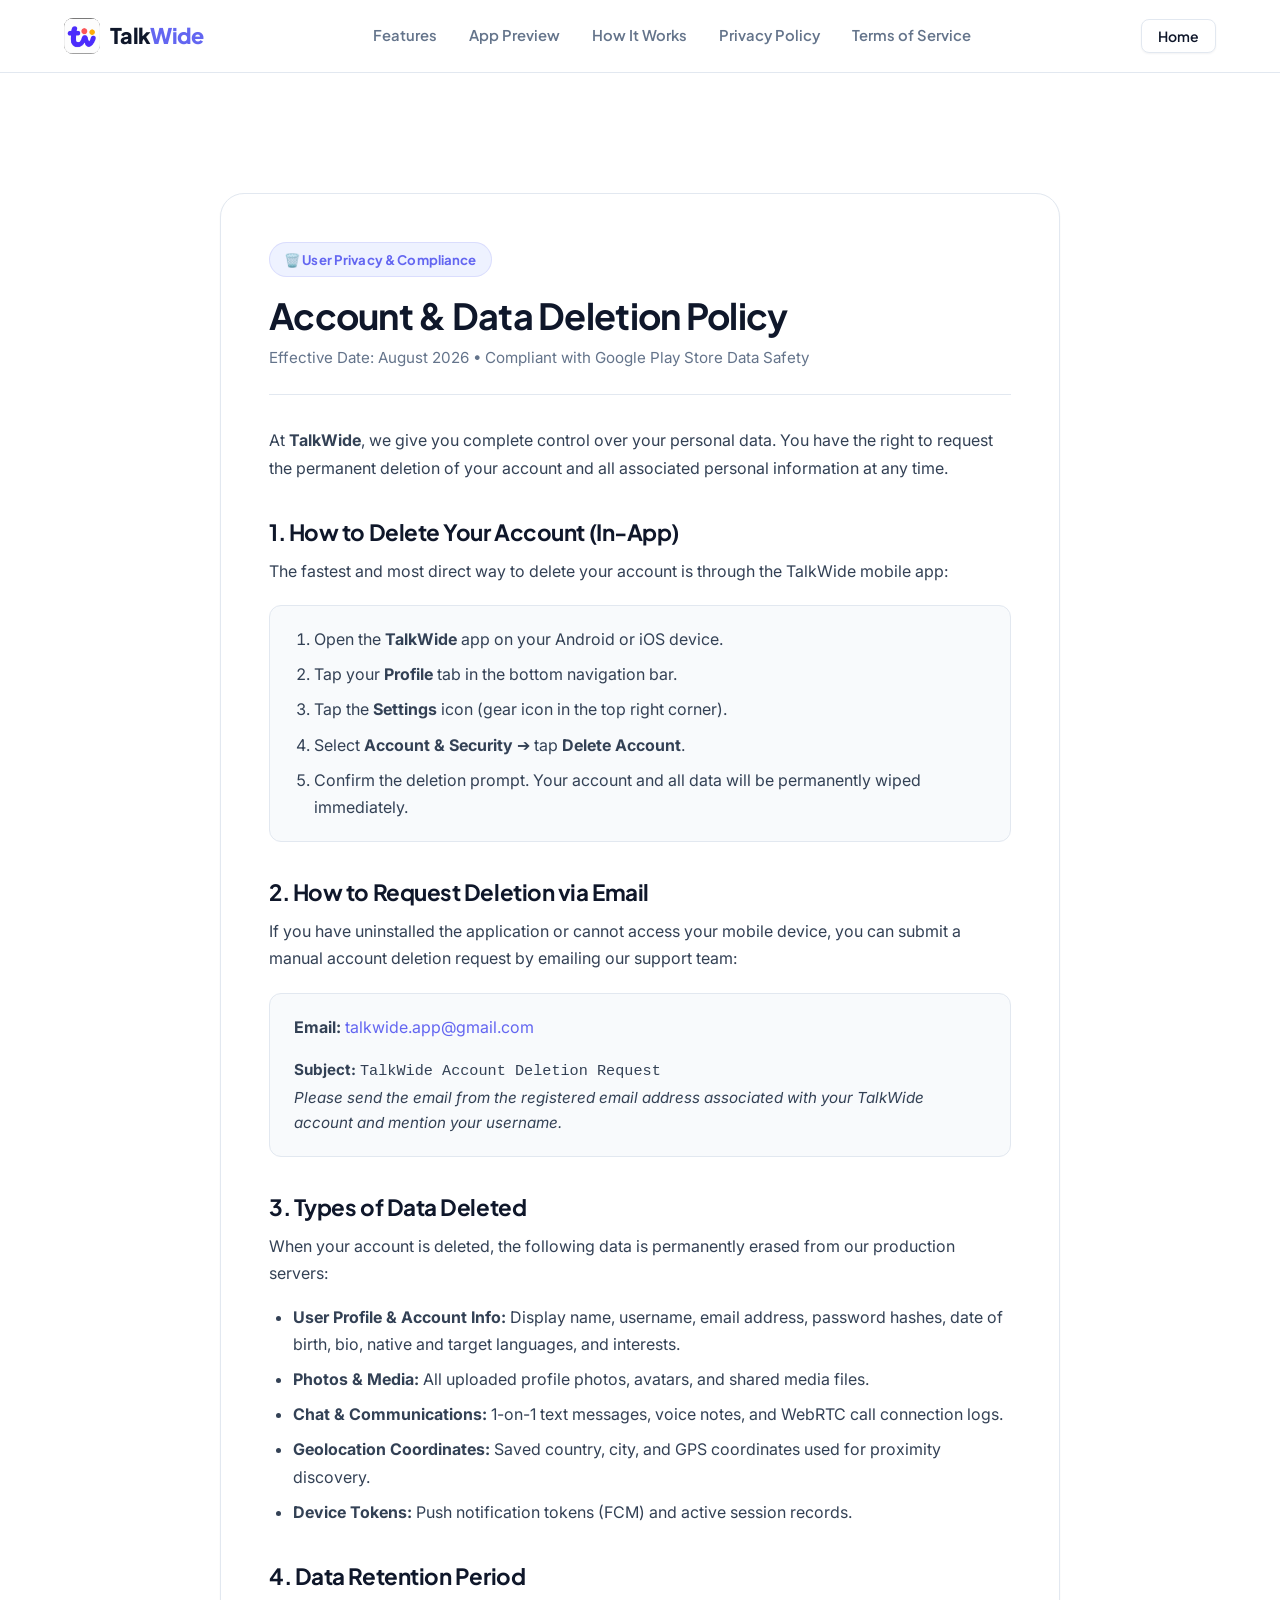
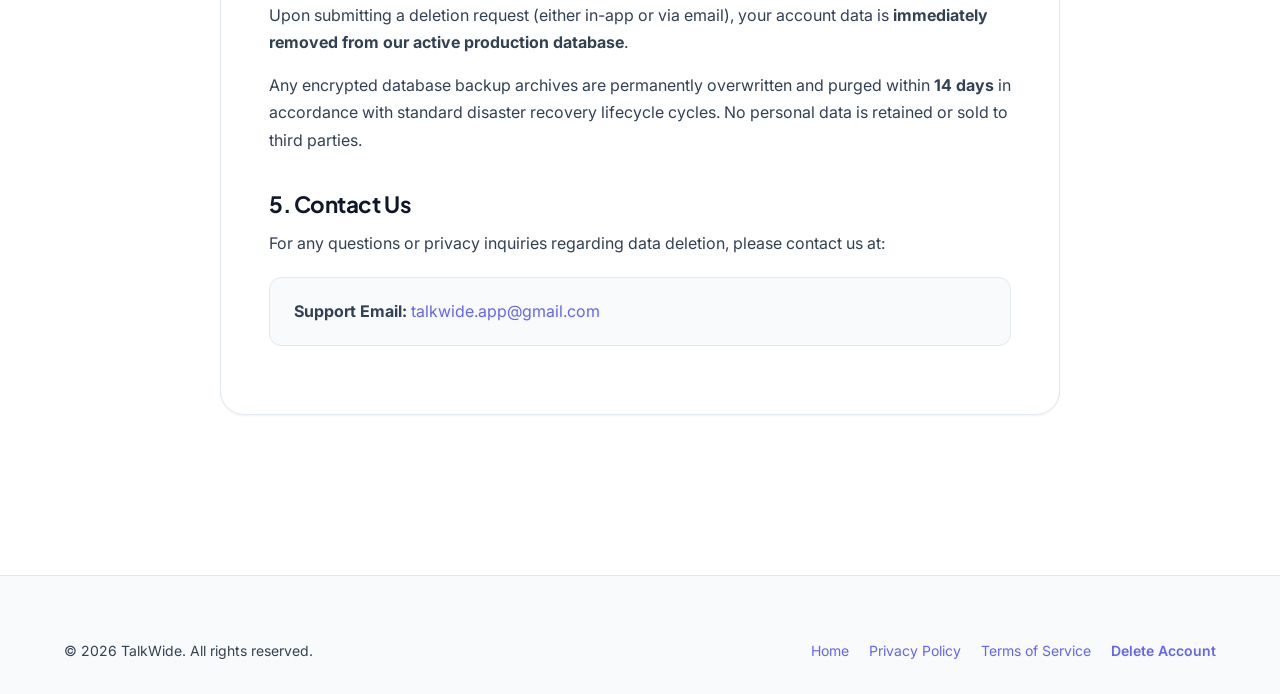
==== delete-account.html @ fa005a4e "Add account deletion policy page and update legal links" ====
<!DOCTYPE html>
<html lang="en">
<head>
  <meta charset="UTF-8">
  <meta name="viewport" content="width=device-width, initial-scale=1.0">
  
  <title>Account & Data Deletion — TalkWide Language Exchange</title>
  <meta name="title" content="Account & Data Deletion — TalkWide Language Exchange">
  <meta name="description" content="Learn how to permanently delete your TalkWide account and all associated personal data in-app or via email request.">
  <meta name="robots" content="index, follow">
  <link rel="canonical" href="https://talkwide.app/delete-account.html">

  <!-- Favicon -->
  <link rel="icon" type="image/png" href="assets/images/app_logo.png">

  <!-- Fonts: Plus Jakarta Sans & Inter -->
  <link rel="preconnect" href="https://fonts.googleapis.com">
  <link rel="preconnect" href="https://fonts.gstatic.com" crossorigin>
  <link href="https://fonts.googleapis.com/css2?family=Plus+Jakarta+Sans:wght@500;600;700;800;900&family=Inter:wght@400;500;600;700&display=swap" rel="stylesheet">

  <link rel="stylesheet" href="css/styles.css">
</head>
<body>

  <!-- Navbar -->
  <header class="navbar">
    <div class="container nav-container">
      <a href="index.html" class="brand-logo" aria-label="TalkWide Home">
        <img src="assets/images/app_logo.png" alt="TalkWide Logo" width="36" height="36">
        <span>Talk<span class="brand-highlight">Wide</span></span>
      </a>

      <nav>
        <ul class="nav-links">
          <li><a href="index.html#features">Features</a></li>
          <li><a href="index.html#demo">App Preview</a></li>
          <li><a href="index.html#how-it-works">How It Works</a></li>
          <li><a href="privacy.html">Privacy Policy</a></li>
          <li><a href="terms.html">Terms of Service</a></li>
        </ul>
      </nav>

      <div class="nav-actions">
        <a href="index.html" class="btn btn-secondary btn-sm">Home</a>
      </div>
    </div>
  </header>

  <main class="section">
    <div class="container">
      <div class="legal-container">
        <div class="legal-header">
          <div class="badge-pill">
            <span>🗑️ User Privacy & Compliance</span>
          </div>
          <h1>Account & Data Deletion Policy</h1>
          <p>Effective Date: August 2026 • Compliant with Google Play Store Data Safety</p>
        </div>

        <div class="legal-body">
          <p class="lead">
            At <strong>TalkWide</strong>, we give you complete control over your personal data. You have the right to request the permanent deletion of your account and all associated personal information at any time.
          </p>

          <h2>1. How to Delete Your Account (In-App)</h2>
          <p>The fastest and most direct way to delete your account is through the TalkWide mobile app:</p>
          <div class="legal-card-box">
            <ol style="padding-left: 20px; margin-bottom: 0;">
              <li style="margin-bottom: 8px;">Open the <strong>TalkWide</strong> app on your Android or iOS device.</li>
              <li style="margin-bottom: 8px;">Tap your <strong>Profile</strong> tab in the bottom navigation bar.</li>
              <li style="margin-bottom: 8px;">Tap the <strong>Settings</strong> icon (gear icon in the top right corner).</li>
              <li style="margin-bottom: 8px;">Select <strong>Account & Security</strong> ➔ tap <strong>Delete Account</strong>.</li>
              <li style="margin-bottom: 0;">Confirm the deletion prompt. Your account and all data will be permanently wiped immediately.</li>
            </ol>
          </div>

          <h2>2. How to Request Deletion via Email</h2>
          <p>
            If you have uninstalled the application or cannot access your mobile device, you can submit a manual account deletion request by emailing our support team:
          </p>
          <div class="legal-card-box">
            <p><strong>Email:</strong> <a href="mailto:talkwide.app@gmail.com?subject=TalkWide Account Deletion Request">talkwide.app@gmail.com</a></p>
            <p style="margin-bottom: 0; font-size: 0.95rem;">
              <strong>Subject:</strong> <code>TalkWide Account Deletion Request</code><br>
              <em>Please send the email from the registered email address associated with your TalkWide account and mention your username.</em>
            </p>
          </div>

          <h2>3. Types of Data Deleted</h2>
          <p>When your account is deleted, the following data is permanently erased from our production servers:</p>
          <ul>
            <li><strong>User Profile & Account Info:</strong> Display name, username, email address, password hashes, date of birth, bio, native and target languages, and interests.</li>
            <li><strong>Photos & Media:</strong> All uploaded profile photos, avatars, and shared media files.</li>
            <li><strong>Chat & Communications:</strong> 1-on-1 text messages, voice notes, and WebRTC call connection logs.</li>
            <li><strong>Geolocation Coordinates:</strong> Saved country, city, and GPS coordinates used for proximity discovery.</li>
            <li><strong>Device Tokens:</strong> Push notification tokens (FCM) and active session records.</li>
          </ul>

          <h2>4. Data Retention Period</h2>
          <p>
            Upon submitting a deletion request (either in-app or via email), your account data is <strong>immediately removed from our active production database</strong>. 
          </p>
          <p>
            Any encrypted database backup archives are permanently overwritten and purged within <strong>14 days</strong> in accordance with standard disaster recovery lifecycle cycles. No personal data is retained or sold to third parties.
          </p>

          <h2>5. Contact Us</h2>
          <p>For any questions or privacy inquiries regarding data deletion, please contact us at:</p>
          <div class="legal-card-box">
            <p style="margin-bottom: 0;">
              <strong>Support Email:</strong> <a href="mailto:talkwide.app@gmail.com">talkwide.app@gmail.com</a>
            </p>
          </div>
        </div>
      </div>
    </div>
  </main>

  <footer class="footer">
    <div class="container">
      <div class="footer-bottom" style="border-top:none; padding-top:0;">
        <p>&copy; <span class="current-year">2026</span> TalkWide. All rights reserved.</p>
        <div style="display:flex; gap:20px; flex-wrap: wrap;">
          <a href="index.html">Home</a>
          <a href="privacy.html">Privacy Policy</a>
          <a href="terms.html">Terms of Service</a>
          <a href="delete-account.html" style="color:var(--primary); font-weight:600;">Delete Account</a>
        </div>
      </div>
    </div>
  </footer>

  <script src="js/main.js"></script>
</body>
</html>
---- css/styles.css ----
/* ==========================================================================
   TalkWide — Modern, Clean & Authentic Light Mode Stylesheet
   ========================================================================== */

:root {
  /* Brand Palette */
  --primary: #6366F1;
  --primary-hover: #4F46E5;
  --primary-light: #EEF2FF;
  --primary-glow: rgba(99, 102, 241, 0.15);

  --accent-purple: #7C3AED;
  --accent-coral: #F97316;
  --accent-coral-light: #FFF7ED;
  --accent-green: #10B981;
  --accent-green-light: #ECFDF5;
  --accent-blue: #0284C7;
  --accent-blue-light: #F0F9FF;

  /* Surfaces & Backgrounds (Pure Light Mode) */
  --bg-body: #FFFFFF;
  --bg-subtle: #F8FAFC;
  --bg-card: #FFFFFF;
  --bg-elevated: #F1F5F9;

  /* Typography Colors */
  --text-main: #0F172A;
  --text-body: #334155;
  --text-muted: #64748B;
  --text-inverse: #FFFFFF;

  /* Borders & Dividers */
  --border-light: #E2E8F0;
  --border-subtle: #F1F5F9;
  --border-focus: #818CF8;

  /* Shadows */
  --shadow-sm: 0 1px 2px 0 rgba(15, 23, 42, 0.05);
  --shadow-md: 0 4px 12px -1px rgba(15, 23, 42, 0.07), 0 2px 4px -1px rgba(15, 23, 42, 0.04);
  --shadow-lg: 0 12px 30px -4px rgba(15, 23, 42, 0.08), 0 4px 10px -2px rgba(15, 23, 42, 0.03);
  --shadow-xl: 0 20px 40px -6px rgba(15, 23, 42, 0.12), 0 8px 16px -4px rgba(15, 23, 42, 0.04);

  /* Radii */
  --radius-sm: 8px;
  --radius-md: 12px;
  --radius-lg: 18px;
  --radius-xl: 24px;
  --radius-full: 9999px;

  /* Typography */
  --font-heading: 'Plus Jakarta Sans', -apple-system, BlinkMacSystemFont, 'Segoe UI', Roboto, sans-serif;
  --font-body: 'Inter', -apple-system, BlinkMacSystemFont, 'Segoe UI', Roboto, sans-serif;

  /* Transitions */
  --transition: all 0.2s cubic-bezier(0.16, 1, 0.3, 1);
}

/* Reset & Box Sizing */
*, *::before, *::after {
  box-sizing: border-box;
  margin: 0;
  padding: 0;
}

html {
  scroll-behavior: smooth;
  font-size: 16px;
  -webkit-text-size-adjust: 100%;
}

body {
  font-family: var(--font-body);
  background-color: var(--bg-body);
  color: var(--text-body);
  line-height: 1.6;
  font-weight: 400;
  overflow-x: hidden;
  -webkit-font-smoothing: antialiased;
  -moz-osx-font-smoothing: grayscale;
}

/* Typography Base */
h1, h2, h3, h4, h5, h6 {
  font-family: var(--font-heading);
  color: var(--text-main);
  font-weight: 700;
  line-height: 1.25;
  letter-spacing: -0.02em;
}

p {
  color: var(--text-body);
}

a {
  color: var(--primary);
  text-decoration: none;
  transition: var(--transition);
}

a:hover {
  color: var(--primary-hover);
}

img {
  max-width: 100%;
  height: auto;
  display: block;
}

/* Container */
.container {
  width: 100%;
  max-width: 1200px;
  margin-left: auto;
  margin-right: auto;
  padding-left: 24px;
  padding-right: 24px;
}

/* Buttons */
.btn {
  display: inline-flex;
  align-items: center;
  justify-content: center;
  gap: 8px;
  padding: 12px 24px;
  font-family: var(--font-heading);
  font-size: 0.95rem;
  font-weight: 600;
  border-radius: var(--radius-md);
  border: 1px solid transparent;
  cursor: pointer;
  transition: var(--transition);
  text-align: center;
  line-height: 1.2;
}

.btn-primary {
  background-color: var(--primary);
  color: #FFFFFF !important;
  box-shadow: 0 4px 14px var(--primary-glow);
}

.btn-primary:hover {
  background-color: var(--primary-hover);
  transform: translateY(-1px);
  box-shadow: 0 6px 20px rgba(99, 102, 241, 0.25);
}

.btn-secondary {
  background-color: #FFFFFF;
  color: var(--text-main);
  border-color: var(--border-light);
  box-shadow: var(--shadow-sm);
}

.btn-secondary:hover {
  background-color: var(--bg-subtle);
  border-color: #CBD5E1;
  transform: translateY(-1px);
}

.btn-lg {
  padding: 14px 28px;
  font-size: 1.05rem;
  border-radius: var(--radius-md);
}

.btn-sm {
  padding: 8px 16px;
  font-size: 0.875rem;
  border-radius: var(--radius-sm);
}

/* Badges & Pills */
.badge-pill {
  display: inline-flex;
  align-items: center;
  gap: 6px;
  padding: 6px 14px;
  background-color: var(--primary-light);
  color: var(--primary);
  border-radius: var(--radius-full);
  font-family: var(--font-heading);
  font-size: 0.825rem;
  font-weight: 700;
  letter-spacing: 0.01em;
  margin-bottom: 16px;
  border: 1px solid rgba(99, 102, 241, 0.15);
}

.badge-pill.coral {
  background-color: var(--accent-coral-light);
  color: var(--accent-coral);
  border-color: rgba(249, 115, 22, 0.2);
}

.badge-pill.green {
  background-color: var(--accent-green-light);
  color: var(--accent-green);
  border-color: rgba(16, 185, 129, 0.2);
}

/* Sticky Navbar */
.navbar {
  position: sticky;
  top: 0;
  z-index: 1000;
  background-color: rgba(255, 255, 255, 0.92);
  backdrop-filter: blur(12px);
  -webkit-backdrop-filter: blur(12px);
  border-bottom: 1px solid var(--border-light);
  transition: var(--transition);
}

.nav-container {
  display: flex;
  align-items: center;
  justify-content: space-between;
  height: 72px;
}

.brand-logo {
  display: flex;
  align-items: center;
  gap: 10px;
  text-decoration: none;
}

.brand-logo img {
  width: 36px;
  height: 36px;
  border-radius: 9px;
}

.brand-logo span {
  font-family: var(--font-heading);
  font-size: 1.35rem;
  font-weight: 800;
  color: var(--text-main);
  letter-spacing: -0.03em;
}

.brand-logo .brand-highlight {
  color: var(--primary);
}

.nav-links {
  display: flex;
  align-items: center;
  gap: 32px;
  list-style: none;
}

.nav-links a {
  font-family: var(--font-heading);
  font-size: 0.925rem;
  font-weight: 600;
  color: var(--text-muted);
}

.nav-links a:hover,
.nav-links a.active {
  color: var(--primary);
}

.nav-actions {
  display: flex;
  align-items: center;
  gap: 16px;
}

/* Mobile Nav Toggle */
.mobile-menu-btn {
  display: none;
  flex-direction: column;
  justify-content: center;
  gap: 5px;
  width: 40px;
  height: 40px;
  background: transparent;
  border: 1px solid var(--border-light);
  border-radius: var(--radius-sm);
  cursor: pointer;
  padding: 8px;
}

.mobile-menu-btn span {
  display: block;
  height: 2px;
  width: 100%;
  background-color: var(--text-main);
  border-radius: 2px;
  transition: var(--transition);
}

.mobile-nav {
  display: none;
  position: absolute;
  top: 72px;
  left: 0;
  right: 0;
  background: #FFFFFF;
  border-bottom: 1px solid var(--border-light);
  box-shadow: var(--shadow-lg);
  padding: 24px;
  flex-direction: column;
  gap: 16px;
}

.mobile-nav.active {
  display: flex;
}

.mobile-nav-links {
  list-style: none;
  display: flex;
  flex-direction: column;
  gap: 14px;
}

.mobile-nav-links a {
  font-family: var(--font-heading);
  font-size: 1.05rem;
  font-weight: 600;
  color: var(--text-main);
}

/* Section Wrapper */
.section {
  padding: 80px 0;
}

.section-subtle {
  background-color: var(--bg-subtle);
  border-top: 1px solid var(--border-light);
  border-bottom: 1px solid var(--border-light);
}

.section-header {
  text-align: center;
  max-width: 680px;
  margin: 0 auto 56px auto;
}

.section-title {
  font-size: 2.25rem;
  font-weight: 800;
  margin-bottom: 16px;
}

.section-desc {
  font-size: 1.075rem;
  color: var(--text-muted);
  line-height: 1.6;
}

/* ==========================================================================
   Hero Section
   ========================================================================== */
.hero-section {
  padding: 64px 0 80px 0;
  background: linear-gradient(180deg, #FFFFFF 0%, #F8FAFC 100%);
  border-bottom: 1px solid var(--border-light);
}

.hero-grid {
  display: grid;
  grid-template-columns: 1.15fr 0.85fr;
  gap: 56px;
  align-items: center;
}

.hero-content {
  text-align: left;
}

.hero-title {
  font-size: 3.25rem;
  font-weight: 900;
  line-height: 1.15;
  margin-bottom: 20px;
  letter-spacing: -0.03em;
}

.hero-title span {
  color: var(--primary);
}

.hero-subtitle {
  font-size: 1.15rem;
  color: var(--text-body);
  line-height: 1.65;
  margin-bottom: 32px;
  max-width: 540px;
}

.hero-ctas {
  display: flex;
  align-items: center;
  gap: 16px;
  margin-bottom: 36px;
  flex-wrap: wrap;
}

.hero-trust-row {
  display: flex;
  align-items: center;
  gap: 24px;
  padding-top: 24px;
  border-top: 1px solid var(--border-light);
  flex-wrap: wrap;
}

.trust-item {
  display: flex;
  align-items: center;
  gap: 8px;
  font-size: 0.9rem;
  font-weight: 600;
  color: var(--text-muted);
}

.trust-item svg {
  color: var(--accent-green);
  flex-shrink: 0;
}

/* Authentic Hero Image Showcase */
.hero-image-wrapper {
  position: relative;
  display: flex;
  justify-content: center;
  align-items: center;
  width: 100%;
}

.hero-main-img {
  width: 100%;
  max-width: 480px;
  height: 440px;
  object-fit: cover;
  border-radius: var(--radius-xl);
  box-shadow: var(--shadow-xl);
  border: 1px solid var(--border-light);
}

.hero-floating-card {
  position: absolute;
  background: rgba(255, 255, 255, 0.98);
  backdrop-filter: blur(10px);
  -webkit-backdrop-filter: blur(10px);
  padding: 12px 18px;
  border-radius: var(--radius-lg);
  border: 1px solid var(--border-light);
  box-shadow: var(--shadow-lg);
  display: flex;
  align-items: center;
  gap: 12px;
  z-index: 2;
  transition: var(--transition);
}

.hero-floating-card:hover {
  transform: translateY(-2px);
  box-shadow: var(--shadow-xl);
}

.hero-floating-card.card-top {
  top: 20px;
  left: -24px;
}

.hero-floating-card.card-bottom {
  bottom: 24px;
  right: -24px;
}

.floating-icon {
  width: 40px;
  height: 40px;
  border-radius: var(--radius-md);
  display: flex;
  align-items: center;
  justify-content: center;
  flex-shrink: 0;
}

.floating-icon.green {
  background: var(--accent-green-light);
  color: var(--accent-green);
}

.floating-icon.purple {
  background: var(--primary-light);
  color: var(--primary);
}

.floating-text {
  display: flex;
  flex-direction: column;
  text-align: left;
}

.floating-label {
  font-size: 0.8rem;
  font-weight: 600;
  color: var(--text-muted);
}

.floating-value {
  font-size: 0.925rem;
  font-weight: 700;
  color: var(--text-main);
}

@media (max-width: 1024px) {
  .hero-floating-card.card-top {
    left: 0;
    top: 10px;
  }
  .hero-floating-card.card-bottom {
    right: 0;
    bottom: 10px;
  }
}

@media (max-width: 640px) {
  .hero-floating-card {
    display: none;
  }
  .hero-main-img {
    height: 320px;
  }
}

/* ==========================================================================
   Features Grid Section
   ========================================================================== */
.features-grid {
  display: grid;
  grid-template-columns: repeat(3, 1fr);
  gap: 28px;
}

.feature-card {
  background: #FFFFFF;
  border: 1px solid var(--border-light);
  border-radius: var(--radius-lg);
  padding: 32px 28px;
  box-shadow: var(--shadow-sm);
  transition: var(--transition);
  display: flex;
  flex-direction: column;
}

.feature-card:hover {
  transform: translateY(-3px);
  box-shadow: var(--shadow-md);
  border-color: #CBD5E1;
}

.feature-icon {
  width: 48px;
  height: 48px;
  border-radius: var(--radius-md);
  display: flex;
  align-items: center;
  justify-content: center;
  margin-bottom: 20px;
}

.feature-icon.purple { background-color: var(--primary-light); color: var(--primary); }
.feature-icon.coral { background-color: var(--accent-coral-light); color: var(--accent-coral); }
.feature-icon.green { background-color: var(--accent-green-light); color: var(--accent-green); }
.feature-icon.blue { background-color: var(--accent-blue-light); color: var(--accent-blue); }

.feature-card h3 {
  font-size: 1.25rem;
  font-weight: 700;
  margin-bottom: 10px;
}

.feature-card p {
  font-size: 0.95rem;
  color: var(--text-muted);
  line-height: 1.6;
}

/* ==========================================================================
   Interactive App Tour / Tabbed Section
   ========================================================================== */
.tour-container {
  background: #FFFFFF;
  border: 1px solid var(--border-light);
  border-radius: var(--radius-xl);
  box-shadow: var(--shadow-md);
  overflow: hidden;
}

.tour-tabs-nav {
  display: flex;
  border-bottom: 1px solid var(--border-light);
  background: var(--bg-subtle);
}

.tour-tab-btn {
  flex: 1;
  padding: 18px 24px;
  background: transparent;
  border: none;
  border-bottom: 3px solid transparent;
  font-family: var(--font-heading);
  font-size: 1rem;
  font-weight: 700;
  color: var(--text-muted);
  cursor: pointer;
  transition: var(--transition);
  display: flex;
  align-items: center;
  justify-content: center;
  gap: 8px;
}

.tour-tab-btn.active {
  color: var(--primary);
  background: #FFFFFF;
  border-bottom-color: var(--primary);
}

.tour-tab-btn:hover:not(.active) {
  color: var(--text-main);
  background: rgba(255, 255, 255, 0.6);
}

.tour-tab-panel {
  display: none;
  padding: 48px;
  grid-template-columns: 1fr 1fr;
  gap: 48px;
  align-items: center;
}

.tour-tab-panel.active {
  display: grid;
}

.tour-info h3 {
  font-size: 1.75rem;
  font-weight: 800;
  margin-bottom: 14px;
}

.tour-info p {
  font-size: 1.05rem;
  color: var(--text-muted);
  margin-bottom: 24px;
  line-height: 1.65;
}

.tour-checklist {
  list-style: none;
  display: flex;
  flex-direction: column;
  gap: 12px;
}

.tour-checklist li {
  display: flex;
  align-items: flex-start;
  gap: 10px;
  font-size: 0.95rem;
  font-weight: 500;
  color: var(--text-main);
}

.tour-checklist svg {
  color: var(--accent-green);
  flex-shrink: 0;
  margin-top: 2px;
}

.tour-image {
  background: var(--bg-subtle);
  border-radius: var(--radius-lg);
  border: 1px solid var(--border-light);
  overflow: hidden;
  box-shadow: var(--shadow-sm);
}

.tour-image img {
  width: 100%;
  height: 380px;
  object-fit: cover;
}

/* ==========================================================================
   How It Works Steps
   ========================================================================== */
.steps-grid {
  display: grid;
  grid-template-columns: repeat(3, 1fr);
  gap: 32px;
  position: relative;
}

.step-card {
  background: #FFFFFF;
  border: 1px solid var(--border-light);
  border-radius: var(--radius-lg);
  padding: 36px 28px;
  position: relative;
}

.step-number {
  width: 40px;
  height: 40px;
  border-radius: 50%;
  background: var(--primary);
  color: #FFFFFF;
  display: flex;
  align-items: center;
  justify-content: center;
  font-family: var(--font-heading);
  font-size: 1.1rem;
  font-weight: 800;
  margin-bottom: 20px;
}

.step-card h3 {
  font-size: 1.3rem;
  font-weight: 700;
  margin-bottom: 10px;
}

.step-card p {
  font-size: 0.95rem;
  color: var(--text-muted);
  line-height: 1.6;
}

/* ==========================================================================
   Safety & Trust Section
   ========================================================================== */
.safety-box {
  background: #FFFFFF;
  border: 1px solid var(--border-light);
  border-radius: var(--radius-xl);
  padding: 48px;
  display: grid;
  grid-template-columns: 1fr 1fr;
  gap: 40px;
  align-items: center;
}

.safety-points {
  display: flex;
  flex-direction: column;
  gap: 20px;
}

.safety-item {
  display: flex;
  gap: 16px;
}

.safety-item-icon {
  width: 36px;
  height: 36px;
  border-radius: var(--radius-sm);
  background: var(--accent-green-light);
  color: var(--accent-green);
  display: flex;
  align-items: center;
  justify-content: center;
  flex-shrink: 0;
}

.safety-item h4 {
  font-size: 1.05rem;
  font-weight: 700;
  margin-bottom: 4px;
}

.safety-item p {
  font-size: 0.9rem;
  color: var(--text-muted);
}

/* ==========================================================================
   FAQ Section (Accordion)
   ========================================================================== */
.faq-list {
  max-width: 760px;
  margin: 0 auto;
  display: flex;
  flex-direction: column;
  gap: 16px;
}

.faq-item {
  background: #FFFFFF;
  border: 1px solid var(--border-light);
  border-radius: var(--radius-md);
  overflow: hidden;
  transition: var(--transition);
}

.faq-item.active {
  border-color: #CBD5E1;
  box-shadow: var(--shadow-sm);
}

.faq-question {
  width: 100%;
  padding: 20px 24px;
  background: transparent;
  border: none;
  display: flex;
  align-items: center;
  justify-content: space-between;
  gap: 16px;
  text-align: left;
  font-family: var(--font-heading);
  font-size: 1.05rem;
  font-weight: 700;
  color: var(--text-main);
  cursor: pointer;
}

.faq-icon {
  font-size: 1.25rem;
  color: var(--text-muted);
  transition: transform 0.2s ease;
}

.faq-item.active .faq-icon {
  transform: rotate(45deg);
}

.faq-answer {
  display: none;
  padding: 0 24px 20px 24px;
  font-size: 0.95rem;
  color: var(--text-body);
  line-height: 1.65;
}

.faq-item.active .faq-answer {
  display: block;
}

/* ==========================================================================
   CTA Banner Section
   ========================================================================== */
.cta-banner {
  background: linear-gradient(135deg, #4F46E5 0%, #6366F1 50%, #7C3AED 100%);
  color: #FFFFFF;
  border-radius: var(--radius-xl);
  padding: 64px 40px;
  text-align: center;
  box-shadow: var(--shadow-xl);
}

.cta-banner h2 {
  color: #FFFFFF;
  font-size: 2.5rem;
  font-weight: 900;
  margin-bottom: 16px;
}

.cta-banner p {
  color: rgba(255, 255, 255, 0.9);
  font-size: 1.15rem;
  max-width: 580px;
  margin: 0 auto 32px auto;
}

/* ==========================================================================
   Footer
   ========================================================================== */
.footer {
  background-color: var(--bg-subtle);
  border-top: 1px solid var(--border-light);
  padding: 64px 0 32px 0;
}

.footer-grid {
  display: grid;
  grid-template-columns: 2fr 1fr 1fr 1fr;
  gap: 48px;
  margin-bottom: 48px;
}

.footer-brand p {
  font-size: 0.925rem;
  color: var(--text-muted);
  margin-top: 12px;
  max-width: 320px;
}

.footer-col h4 {
  font-size: 0.95rem;
  font-weight: 700;
  color: var(--text-main);
  text-transform: uppercase;
  letter-spacing: 0.05em;
  margin-bottom: 18px;
}

.footer-col ul {
  list-style: none;
  display: flex;
  flex-direction: column;
  gap: 10px;
}

.footer-col a {
  font-size: 0.9rem;
  color: var(--text-muted);
}

.footer-col a:hover {
  color: var(--primary);
}

.footer-bottom {
  padding-top: 32px;
  border-top: 1px solid var(--border-light);
  display: flex;
  justify-content: space-between;
  align-items: center;
  font-size: 0.875rem;
  color: var(--text-muted);
  flex-wrap: wrap;
  gap: 16px;
}

/* ==========================================================================
   Early Access & Waitlist Modal (100% Fully Responsive)
   ========================================================================== */
.modal-backdrop {
  position: fixed;
  top: 0;
  left: 0;
  width: 100vw;
  height: 100vh;
  background-color: rgba(15, 23, 42, 0.65);
  backdrop-filter: blur(8px);
  -webkit-backdrop-filter: blur(8px);
  z-index: 9999;
  display: flex;
  align-items: center;
  justify-content: center;
  padding: 16px;
  opacity: 0;
  visibility: hidden;
  transition: opacity 0.25s ease, visibility 0.25s ease;
}

.modal-backdrop.active {
  opacity: 1;
  visibility: visible;
}

.modal-card {
  background: #FFFFFF;
  border-radius: var(--radius-xl);
  box-shadow: var(--shadow-xl);
  border: 1px solid var(--border-light);
  width: 100%;
  max-width: 480px;
  max-height: 90vh;
  display: flex;
  flex-direction: column;
  position: relative;
  overflow: hidden;
  transform: translateY(20px) scale(0.96);
  transition: transform 0.25s cubic-bezier(0.16, 1, 0.3, 1);
}

.modal-backdrop.active .modal-card {
  transform: translateY(0) scale(1);
}

.modal-close-btn {
  position: absolute;
  top: 16px;
  right: 16px;
  width: 36px;
  height: 36px;
  border-radius: 50%;
  background: var(--bg-subtle);
  border: 1px solid var(--border-light);
  color: var(--text-muted);
  cursor: pointer;
  display: flex;
  align-items: center;
  justify-content: center;
  font-size: 1.25rem;
  line-height: 1;
  z-index: 10;
  transition: var(--transition);
}

.modal-close-btn:hover {
  background: #E2E8F0;
  color: var(--text-main);
}

.modal-scrollable-body {
  padding: 32px 28px;
  overflow-y: auto;
  -webkit-overflow-scrolling: touch;
  max-height: calc(90vh - 40px);
}

.modal-header {
  text-align: center;
  margin-bottom: 24px;
}

.modal-header h3 {
  font-size: 1.5rem;
  font-weight: 800;
  margin-top: 8px;
  margin-bottom: 8px;
}

.modal-header p {
  font-size: 0.925rem;
  color: var(--text-muted);
  line-height: 1.5;
}

.modal-form {
  display: flex;
  flex-direction: column;
  gap: 18px;
}

.form-group {
  display: flex;
  flex-direction: column;
  gap: 6px;
  text-align: left;
}

.form-group label {
  font-size: 0.875rem;
  font-weight: 700;
  color: var(--text-main);
}

.form-input {
  width: 100%;
  padding: 12px 14px;
  background: #FFFFFF;
  border: 1.5px solid var(--border-light);
  border-radius: var(--radius-md);
  font-family: var(--font-body);
  font-size: 0.95rem;
  color: var(--text-main);
  transition: var(--transition);
}

.form-input:focus {
  outline: none;
  border-color: var(--primary);
  box-shadow: 0 0 0 3px var(--primary-glow);
}

.form-submit-wrapper {
  margin-top: 8px;
  padding-bottom: 4px;
}

.modal-success-content {
  display: none;
  text-align: center;
  padding: 40px 24px;
}

.modal-success-content.active {
  display: block;
}

.success-icon {
  width: 56px;
  height: 56px;
  border-radius: 50%;
  background: var(--accent-green-light);
  color: var(--accent-green);
  display: inline-flex;
  align-items: center;
  justify-content: center;
  font-size: 1.75rem;
  font-weight: 900;
  margin-bottom: 16px;
}

/* ==========================================================================
   Legal Pages (Privacy Policy & Terms)
   ========================================================================== */
.legal-container {
  max-width: 840px;
  margin: 40px auto 80px auto;
  background: #FFFFFF;
  border: 1px solid var(--border-light);
  border-radius: var(--radius-xl);
  padding: 48px;
  box-shadow: var(--shadow-sm);
}

.legal-header {
  border-bottom: 1px solid var(--border-light);
  padding-bottom: 24px;
  margin-bottom: 32px;
}

.legal-header h1 {
  font-size: 2.25rem;
  margin-bottom: 8px;
}

.legal-header p {
  color: var(--text-muted);
  font-size: 0.95rem;
}

.legal-body h2 {
  font-size: 1.4rem;
  margin-top: 36px;
  margin-bottom: 12px;
}

.legal-body h3 {
  font-size: 1.15rem;
  margin-top: 24px;
  margin-bottom: 8px;
}

.legal-body p, .legal-body ul, .legal-body ol {
  font-size: 1rem;
  color: var(--text-body);
  line-height: 1.7;
  margin-bottom: 16px;
}

.legal-body ul, .legal-body ol {
  padding-left: 24px;
}

.legal-body li {
  margin-bottom: 8px;
}

.legal-card-box {
  background: var(--bg-subtle);
  border: 1px solid var(--border-light);
  border-radius: var(--radius-md);
  padding: 20px 24px;
  margin: 20px 0;
}

/* ==========================================================================
   Responsive Breakpoints
   ========================================================================== */
@media (max-width: 1024px) {
  .hero-grid {
    grid-template-columns: 1fr;
    text-align: center;
    gap: 40px;
  }

  .hero-content {
    text-align: center;
  }

  .hero-subtitle {
    margin-left: auto;
    margin-right: auto;
  }

  .hero-ctas {
    justify-content: center;
  }

  .hero-trust-row {
    justify-content: center;
  }

  .features-grid {
    grid-template-columns: repeat(2, 1fr);
  }

  .tour-tab-panel {
    grid-template-columns: 1fr;
    padding: 32px;
  }

  .safety-box {
    grid-template-columns: 1fr;
    padding: 32px;
  }

  .footer-grid {
    grid-template-columns: 1fr 1fr;
    gap: 32px;
  }
}

@media (max-width: 768px) {
  .nav-links {
    display: none;
  }

  .mobile-menu-btn {
    display: flex;
  }

  .section-title {
    font-size: 1.85rem;
  }

  .hero-title {
    font-size: 2.35rem;
  }

  .features-grid {
    grid-template-columns: 1fr;
  }

  .steps-grid {
    grid-template-columns: 1fr;
  }

  .cta-banner {
    padding: 40px 20px;
  }

  .cta-banner h2 {
    font-size: 1.85rem;
  }

  .footer-grid {
    grid-template-columns: 1fr;
  }

  .legal-container {
    padding: 24px 16px;
    border-radius: var(--radius-md);
  }

  .modal-scrollable-body {
    padding: 24px 18px;
  }
}
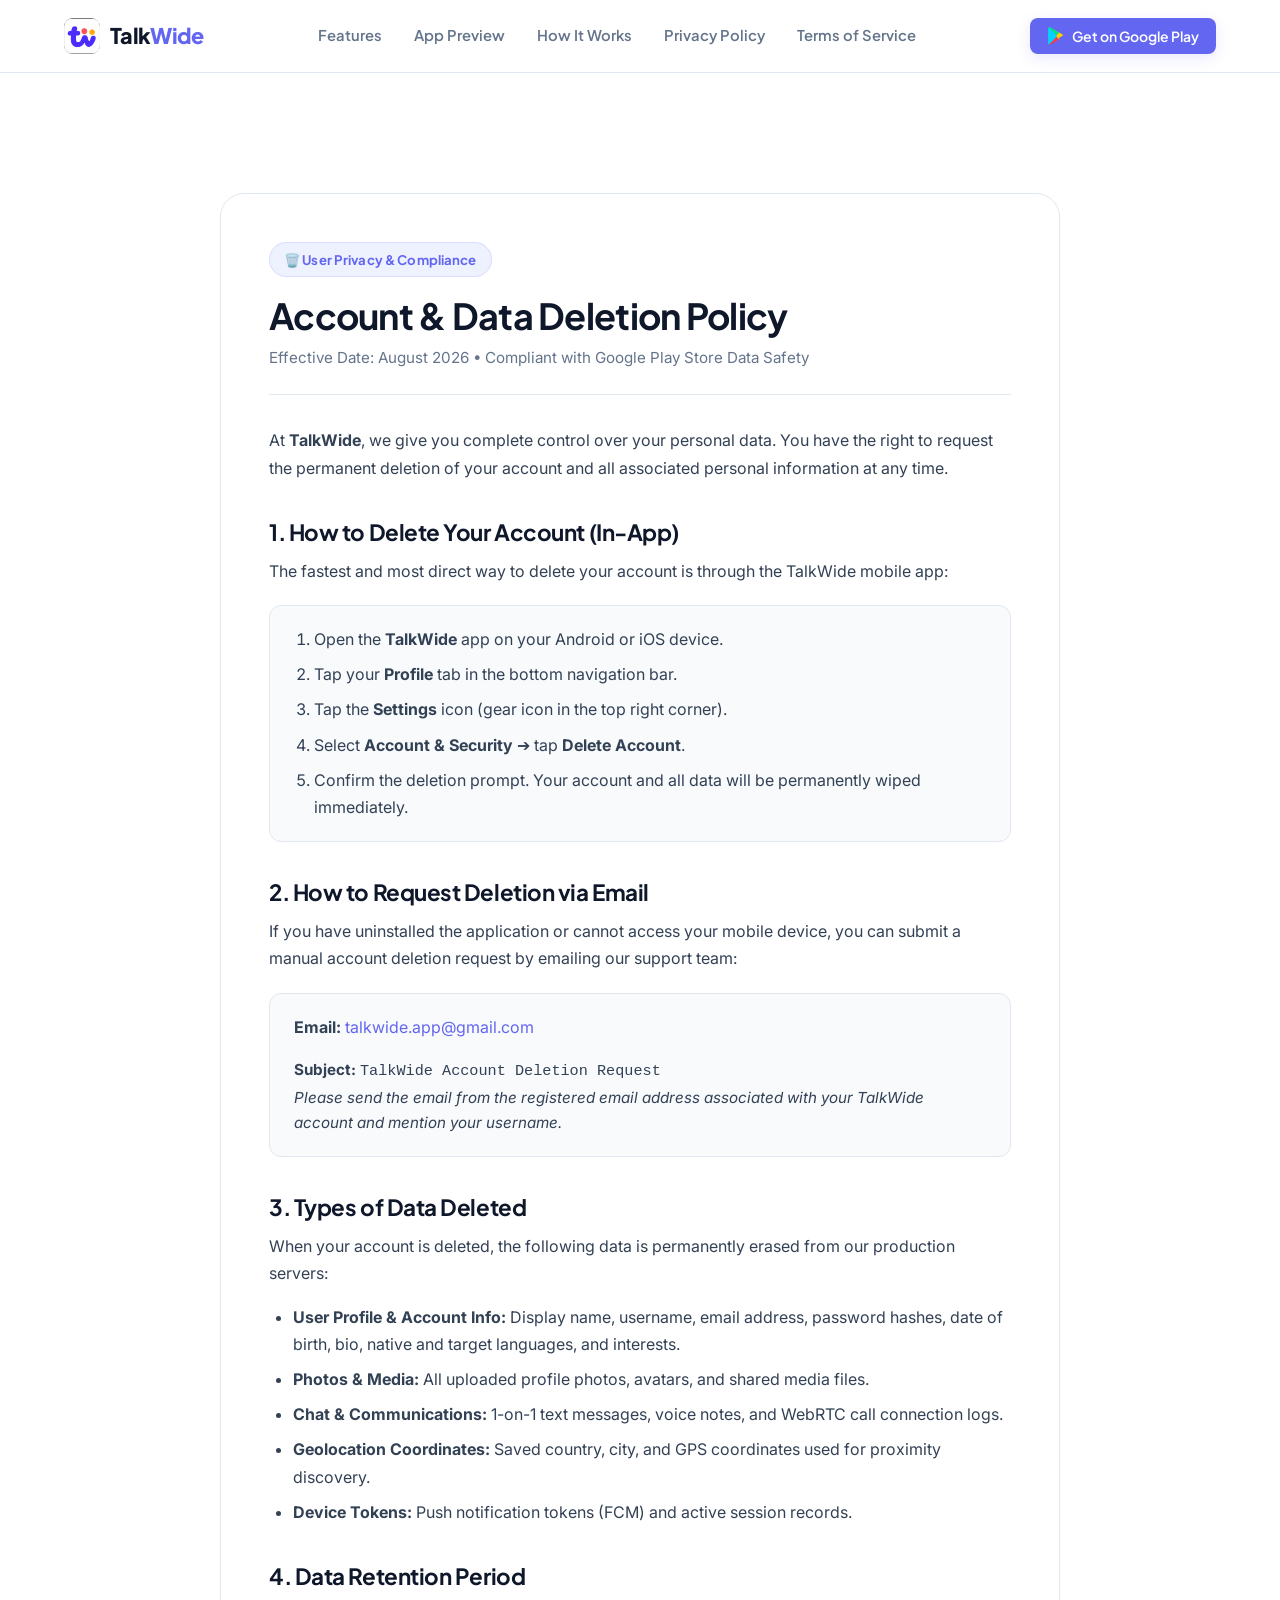
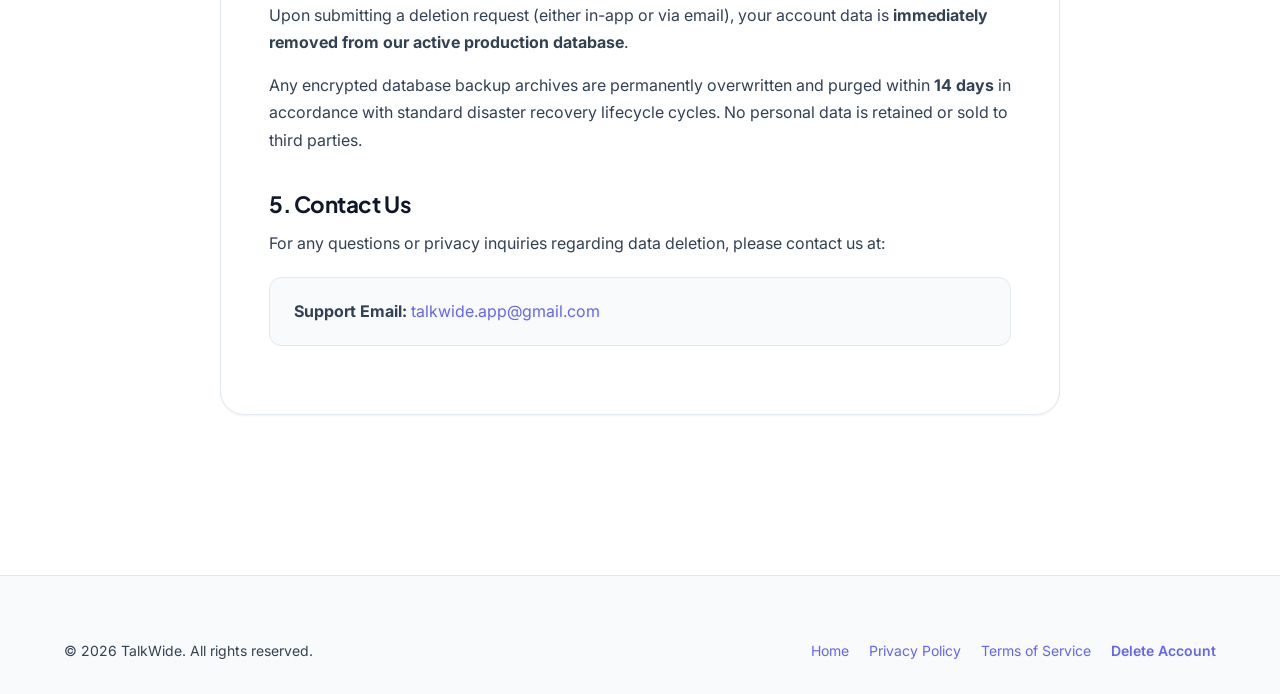
==== commit 84e8bb97: "Add official Google Play store badges and direct live redirect buttons" ====
--- a/delete-account.html
+++ b/delete-account.html
@@ -41,7 +41,15 @@
       </nav>
 
       <div class="nav-actions">
-        <a href="index.html" class="btn btn-secondary btn-sm">Home</a>
+        <a href="https://play.google.com/store/apps/details?id=com.langexchange.lang_exchange_app" target="_blank" rel="noopener noreferrer" class="btn btn-primary btn-sm btn-nav-playstore">
+          <svg width="18" height="18" viewBox="0 0 512 512" fill="none">
+            <path d="M47.4 12.3C37.3 18.2 32 29.5 32 44.5V467.5c0 15 5.3 26.3 15.4 32.2l4.8 2.8L270.8 284v-56L52.2 9.5l-4.8 2.8z" fill="#00D3FF"/>
+            <path d="M344.6 357.7l-73.8-73.7v-56l73.8-73.7 1.8 1 87.2 49.5c24.8 14.1 24.8 37.3 0 51.5l-87.2 49.5-1.8 1.9z" fill="#FFCE00"/>
+            <path d="M270.8 284L52.2 502.5c8.3 8.7 21.8 9.9 36.8 1.4l255.6-146.2-73.8-73.7z" fill="#FF3A44"/>
+            <path d="M270.8 228l73.8-73.7L89 8.1C74-.4 60.5.8 52.2 9.5L270.8 228z" fill="#00E676"/>
+          </svg>
+          <span>Get on Google Play</span>
+        </a>
       </div>
     </div>
   </header>
--- a/css/styles.css
+++ b/css/styles.css
@@ -200,6 +200,109 @@
   background-color: var(--accent-green-light);
   color: var(--accent-green);
   border-color: rgba(16, 185, 129, 0.2);
+}
+
+/* Google Play Store Badge Button */
+.btn-playstore {
+  display: inline-flex;
+  align-items: center;
+  gap: 12px;
+  background: linear-gradient(135deg, #0F172A 0%, #1E293B 100%);
+  color: #FFFFFF !important;
+  border: 1px solid rgba(255, 255, 255, 0.2);
+  border-radius: var(--radius-md);
+  padding: 10px 22px;
+  text-decoration: none;
+  font-family: var(--font-heading);
+  box-shadow: 0 4px 18px rgba(15, 23, 42, 0.35);
+  transition: all 0.25s cubic-bezier(0.16, 1, 0.3, 1);
+  position: relative;
+  overflow: hidden;
+}
+
+.btn-playstore::before {
+  content: '';
+  position: absolute;
+  top: 0;
+  left: -100%;
+  width: 100%;
+  height: 100%;
+  background: linear-gradient(90deg, transparent, rgba(255, 255, 255, 0.15), transparent);
+  transition: left 0.6s ease;
+}
+
+.btn-playstore:hover::before {
+  left: 100%;
+}
+
+.btn-playstore:hover {
+  background: linear-gradient(135deg, #1E293B 0%, #334155 100%);
+  transform: translateY(-2px);
+  box-shadow: 0 8px 24px rgba(99, 102, 241, 0.35);
+  border-color: rgba(99, 102, 241, 0.5);
+}
+
+.btn-playstore svg {
+  flex-shrink: 0;
+}
+
+.btn-playstore-text {
+  display: flex;
+  flex-direction: column;
+  align-items: flex-start;
+  text-align: left;
+  line-height: 1.15;
+}
+
+.btn-playstore-text small {
+  font-size: 0.68rem;
+  font-weight: 600;
+  text-transform: uppercase;
+  letter-spacing: 0.08em;
+  color: #94A3B8;
+}
+
+.btn-playstore-text strong {
+  font-size: 1.15rem;
+  font-weight: 800;
+  color: #FFFFFF;
+  letter-spacing: -0.01em;
+}
+
+.btn-playstore-hero {
+  padding: 12px 26px;
+}
+
+.btn-nav-playstore {
+  display: inline-flex;
+  align-items: center;
+  gap: 7px;
+  text-decoration: none;
+}
+
+.pulse-dot {
+  width: 8px;
+  height: 8px;
+  background-color: #10B981;
+  border-radius: 50%;
+  display: inline-block;
+  box-shadow: 0 0 0 0 rgba(16, 185, 129, 0.7);
+  animation: pulseGreen 1.8s infinite;
+}
+
+@keyframes pulseGreen {
+  0% {
+    transform: scale(0.95);
+    box-shadow: 0 0 0 0 rgba(16, 185, 129, 0.7);
+  }
+  70% {
+    transform: scale(1);
+    box-shadow: 0 0 0 7px rgba(16, 185, 129, 0);
+  }
+  100% {
+    transform: scale(0.95);
+    box-shadow: 0 0 0 0 rgba(16, 185, 129, 0);
+  }
 }
 
 /* Sticky Navbar */
